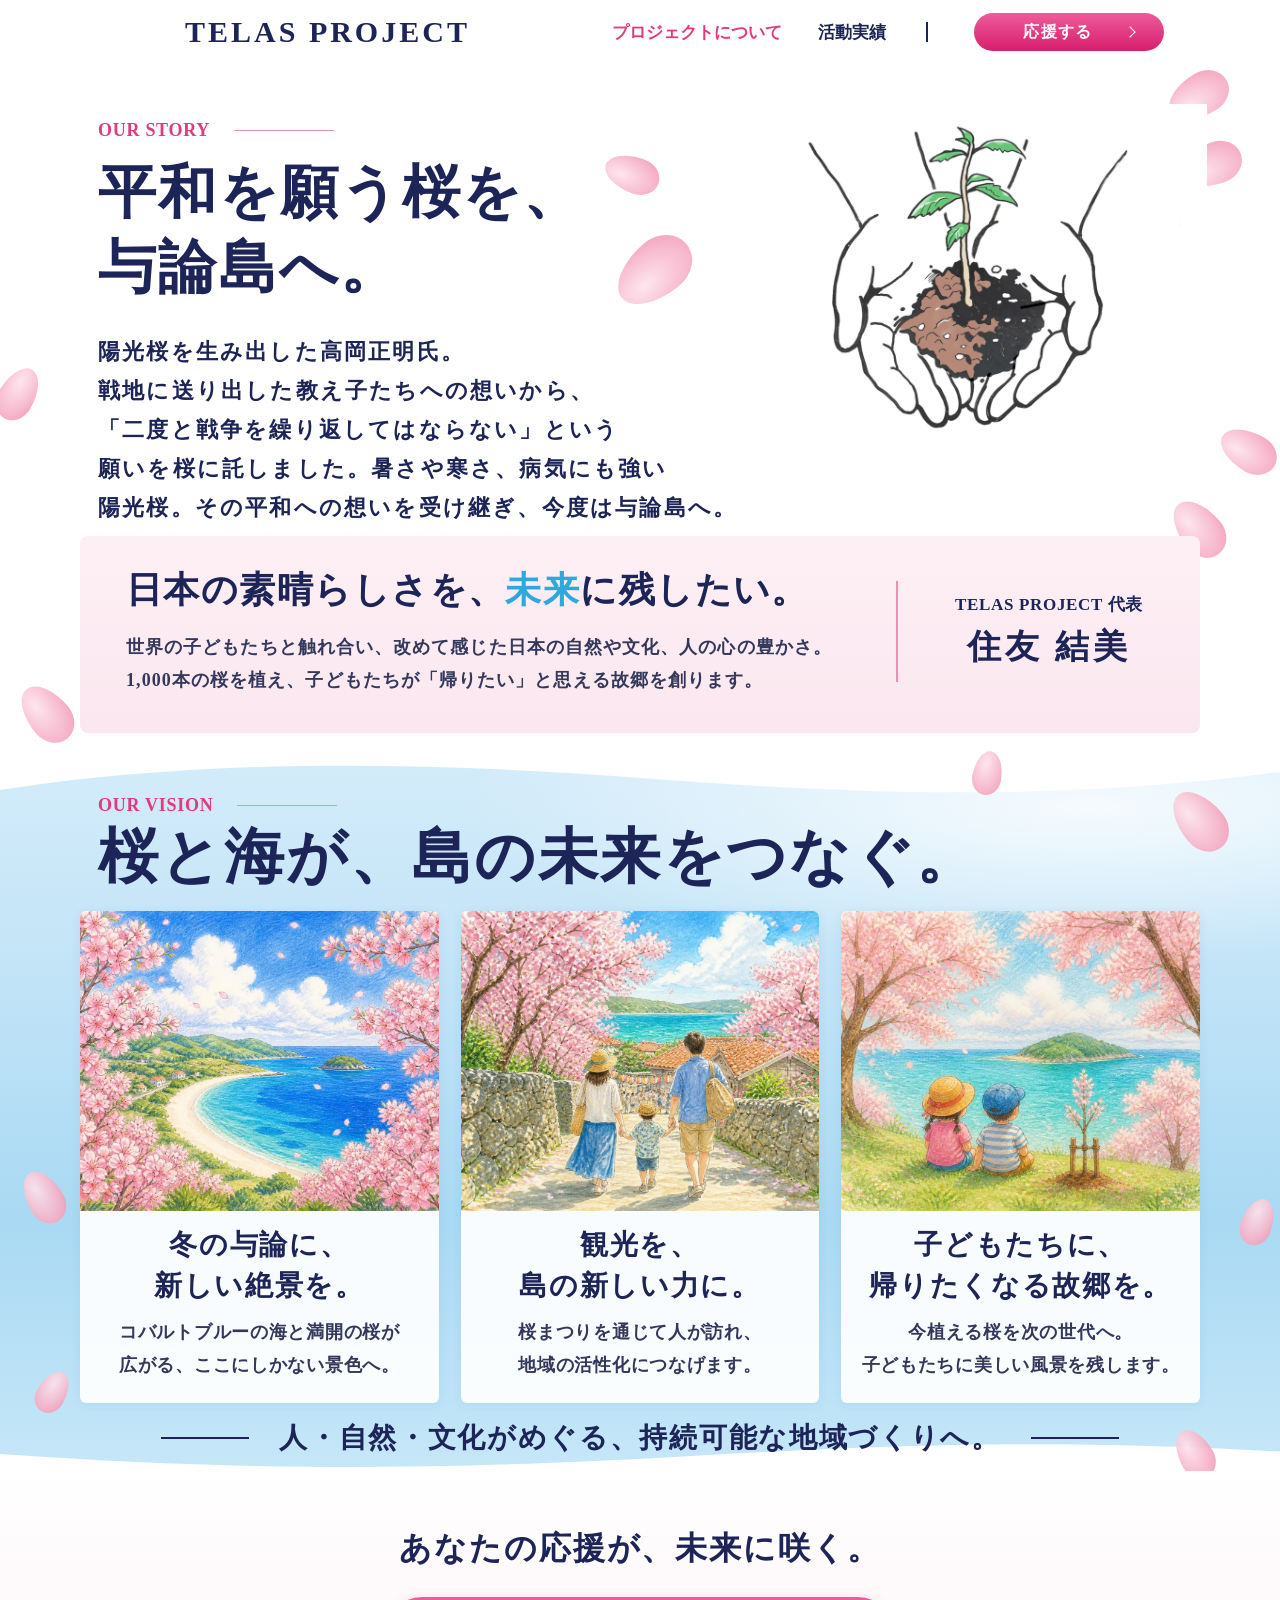
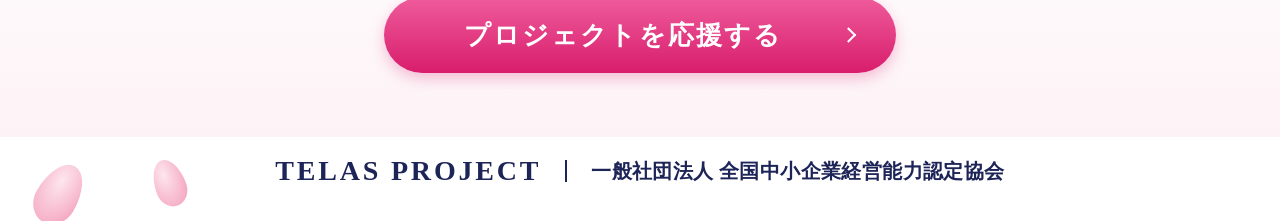
==== about/index.html @ e0314055 "サイトを3ページ構成に変更（トップ／プロジェクトについて／活動実績） Co-Authored-By: Claude Opus 5.5 <noreply@anthropic.com> Claude-Se" ====
<!DOCTYPE html>
<html lang="ja">
<head>
  <meta charset="UTF-8">
  <meta name="viewport" content="width=device-width, initial-scale=1">
  <!-- セキュリティ設定（GitHub Pages はレスポンスヘッダーを設定できないため meta で指定） -->
  <meta http-equiv="Content-Security-Policy" content="default-src 'self'; script-src 'self'; style-src 'self' 'unsafe-inline' https://fonts.googleapis.com; font-src https://fonts.gstatic.com; img-src 'self' data:; frame-src https://www.youtube-nocookie.com; connect-src 'self'; object-src 'none'; base-uri 'self'; form-action 'none'; upgrade-insecure-requests">
  <meta name="referrer" content="strict-origin-when-cross-origin">
  <title>プロジェクトについて｜TELAS PROJECT</title>
  <meta name="description" content="陽光桜に託された平和への想いを与論島へ。TELAS PROJECTが目指す、桜と海がつなぐ島の未来。">
  <link rel="preconnect" href="https://fonts.googleapis.com">
  <link rel="preconnect" href="https://fonts.gstatic.com" crossorigin>
  <link href="https://fonts.googleapis.com/css2?family=Noto+Serif+JP:wght@500;600;700;900&display=swap" rel="stylesheet">
  <link rel="stylesheet" href="../assets/css/style.css">
</head>
<body class="page-sub">

  <!-- ===== Header ===== -->
  <header class="header">
    <div class="header__inner">
      <a href="../" class="header__logo">TELAS PROJECT</a>
      <button class="header__toggle" type="button" aria-label="メニューを開く" aria-expanded="false" aria-controls="global-nav">
        <span></span><span></span><span></span>
      </button>
      <nav class="header__nav" id="global-nav">
        <a href="../about/" class="header__link" aria-current="page">プロジェクトについて</a>
        <a href="../achievements/" class="header__link">活動実績</a>
        <span class="header__sep" aria-hidden="true"></span>
        <a href="../#join" class="btn btn--sm">応援する</a>
      </nav>
    </div>
  </header>

  <main id="top">

    <!-- ===== Our Story ===== -->
    <section class="story" id="story">
      <div class="container">
        <div class="story__main">
          <div class="story__text">
            <p class="label">OUR STORY</p>
            <h2 class="heading">平和を願う桜を、<br>与論島へ。</h2>
            <p class="story__body">陽光桜を生み出した高岡正明氏。<br>戦地に送り出した教え子たちへの想いから、<br>「二度と戦争を繰り返してはならない」という<br>願いを桜に託しました。暑さや寒さ、病気にも強い<br>陽光桜。その平和への想いを受け継ぎ、今度は与論島へ。</p>
          </div>
          <figure class="story__visual">
            <img src="../assets/img/story-hands.jpg" alt="苗木を包む両手のイラスト" width="2000" height="1479">
          </figure>
        </div>

        <div class="message">
          <div class="message__text">
            <h3 class="message__title">日本の素晴らしさを、<em>未来</em>に残したい。</h3>
            <p class="message__body">世界の子どもたちと触れ合い、改めて感じた日本の自然や文化、人の心の豊かさ。<br>1,000本の桜を植え、子どもたちが「帰りたい」と思える故郷を創ります。</p>
          </div>
          <div class="message__sign">
            <p class="message__role">TELAS PROJECT 代表</p>
            <p class="message__name">住友 結美</p>
          </div>
        </div>
      </div>
      <i class="petal" style="--x:48%;--y:12%;--s:1.4;--r:-70deg"></i>
      <i class="petal" style="--x:49%;--y:24%;--s:2.1;--r:-130deg"></i>
      <i class="petal" style="--x:92%;--y:0%;--s:1.6;--r:-120deg"></i>
      <i class="petal" style="--x:93%;--y:10%;--s:1.6;--r:-110deg"></i>
      <i class="petal" style="--x:96%;--y:52%;--s:1.5;--r:-60deg"></i>
      <i class="petal" style="--x:92%;--y:63%;--s:1.6;--r:-40deg"></i>
      <i class="petal" style="--x:0%;--y:44%;--s:1.4;--r:30deg"></i>
      <i class="petal" style="--x:2%;--y:90%;--s:1.6;--r:-40deg"></i>
    </section>

    <!-- ===== Our Vision ===== -->
    <section class="vision">
      <svg class="wave wave--vision-top" viewBox="0 0 1200 60" preserveAspectRatio="none" aria-hidden="true">
        <path d="M0 0 H1200 V22 C1000 50 820 46 600 28 S180 10 0 40Z" fill="#fff"/>
      </svg>
      <div class="container">
        <p class="label">OUR VISION</p>
        <h2 class="heading">桜と海が、島の未来をつなぐ。</h2>
        <div class="vision__cards">
          <article class="card">
            <!-- 差し替え: assets/img/vision-01〜03.jpg -->
            <img class="card__img" src="../assets/img/vision-01.jpg" alt="桜に囲まれた与論の海辺のイラスト" width="1408" height="1136">
            <div class="card__body">
              <h3 class="card__title">冬の与論に、<br>新しい絶景を。</h3>
              <p class="card__text">コバルトブルーの海と満開の桜が<br>広がる、ここにしかない景色へ。</p>
            </div>
          </article>
          <article class="card">
            <img class="card__img" src="../assets/img/vision-02.jpg" alt="桜並木の石垣の道を歩く家族のイラスト" width="1408" height="1136">
            <div class="card__body">
              <h3 class="card__title">観光を、<br>島の新しい力に。</h3>
              <p class="card__text">桜まつりを通じて人が訪れ、<br>地域の活性化につなげます。</p>
            </div>
          </article>
          <article class="card">
            <img class="card__img" src="../assets/img/vision-03.jpg" alt="桜の苗木の横で海を眺める子どもたちのイラスト" width="1408" height="1136">
            <div class="card__body">
              <h3 class="card__title">子どもたちに、<br>帰りたくなる故郷を。</h3>
              <p class="card__text">今植える桜を次の世代へ。<br>子どもたちに美しい風景を残します。</p>
            </div>
          </article>
        </div>
        <p class="vision__tagline">人・自然・文化がめぐる、持続可能な地域づくりへ。</p>
      </div>
      <svg class="wave wave--vision-bottom" viewBox="0 0 1200 60" preserveAspectRatio="none" aria-hidden="true">
        <path d="M0 30 C240 60 420 56 640 34 S1000 6 1200 26 V60 H0Z" fill="#fff"/>
      </svg>
      <i class="petal" style="--x:76%;--y:0%;--s:1.1;--r:10deg"></i>
      <i class="petal" style="--x:92%;--y:5%;--s:1.7;--r:-40deg"></i>
      <i class="petal" style="--x:97%;--y:62%;--s:1.2;--r:20deg"></i>
      <i class="petal" style="--x:2%;--y:58%;--s:1.4;--r:-30deg"></i>
      <i class="petal" style="--x:3%;--y:86%;--s:1.1;--r:30deg"></i>
      <i class="petal" style="--x:92%;--y:94%;--s:1.3;--r:-30deg"></i>
    </section>

    <!-- ===== Page CTA ===== -->
    <section class="page-cta">
      <div class="container">
        <p class="page-cta__text">あなたの応援が、未来に咲く。</p>
        <a href="../#join" class="btn btn--lg page-cta__btn">プロジェクトを応援する</a>
      </div>
    </section>
  </main>

  <!-- ===== Footer ===== -->
  <footer class="footer">
    <p class="footer__inner">
      <span class="footer__logo">TELAS PROJECT</span>
      <span class="footer__sep" aria-hidden="true"></span>
      <span class="footer__org">一般社団法人 全国中小企業経営能力認定協会</span>
    </p>
    <i class="petal" style="--x:3%;--y:30%;--s:1.6;--r:30deg"></i>
    <i class="petal" style="--x:12%;--y:26%;--s:1.2;--r:-20deg"></i>
  </footer>

  <script src="../assets/js/main.js"></script>
</body>
</html>
---- assets/css/style.css ----
/* =========================================================
   TELAS PROJECT – 奇跡の1000年桜プロジェクト
   デザイン基準幅: 1200px
   ========================================================= */

:root {
  --navy: #1d2457;
  --text: #34395c;
  --pink: #e4387f;
  --pink-deep: #d81d6c;
  --pink-light: #fdeef4;
  --pink-line: #ef8db4;
  --sky: #2fa8de;
  --font: "Noto Serif JP", "Hiragino Mincho ProN", "Yu Mincho", serif;
  --container: 1120px;
  --header-h: 64px;
}

*, *::before, *::after { box-sizing: border-box; }
html { overflow-x: clip; scroll-behavior: smooth; scroll-padding-top: var(--header-h); }
body {
  margin: 0;
  overflow-x: clip;
  font-family: var(--font);
  color: var(--text);
  background: #fff;
  -webkit-font-smoothing: antialiased;
  overflow-x: hidden;
}
img { display: block; max-width: 100%; height: auto; }
a { color: inherit; text-decoration: none; }
h1, h2, h3, p, ul, figure { margin: 0; padding: 0; }
ul { list-style: none; }
em { font-style: normal; }

.container {
  position: relative;
  z-index: 1;
  max-width: calc(var(--container) + 40px);
  margin: 0 auto;
  padding: 0 20px;
}

/* ---------- Common parts ---------- */
.label {
  display: flex;
  align-items: center;
  gap: 24px;
  font-size: 18px;
  font-weight: 700;
  letter-spacing: 0.04em;
  color: var(--pink);
}
.label::after {
  content: "";
  width: 100px;
  height: 1px;
  background: var(--pink-line);
}

.heading {
  margin-top: 8px;
  font-size: 60px;
  font-weight: 700;
  line-height: 1.38;
  letter-spacing: 0.04em;
  color: var(--navy);
}

.label, .heading, .lead { padding-left: 18px; }
.lead {
  margin-top: 6px;
  font-size: 17px;
  font-weight: 600;
  letter-spacing: 0.08em;
  color: var(--navy);
}

.btn {
  position: relative;
  display: inline-flex;
  align-items: center;
  justify-content: center;
  color: #fff;
  font-weight: 600;
  letter-spacing: 0.08em;
  background: linear-gradient(180deg, #ef5c9c 0%, var(--pink-deep) 100%);
  border-radius: 999px;
  box-shadow: 0 6px 14px rgba(216, 29, 108, 0.25);
  transition: filter .2s, transform .2s;
}
.btn::after {
  content: "";
  position: absolute;
  top: 50%;
  width: 8px;
  height: 8px;
  border-top: 1.5px solid currentColor;
  border-right: 1.5px solid currentColor;
  transform: translateY(-50%) rotate(45deg);
}
.btn:hover { filter: brightness(1.06); transform: translateY(-1px); }
.btn--sm {
  width: 190px;
  height: 38px;
  padding-right: 22px;
  font-size: 16px;
  box-shadow: none;
}
.btn--sm::after { right: 30px; }
.btn--lg {
  height: 76px;
  font-size: 26px;
  padding-right: 34px;
}
.btn--lg::after { right: 42px; width: 11px; height: 11px; border-width: 2px; }

/* 花びら（装飾） */
.petal {
  position: absolute;
  left: var(--x);
  top: var(--y);
  width: calc(26px * var(--s, 1));
  height: calc(40px * var(--s, 1));
  border-radius: 50% 50% 50% 50% / 62% 62% 38% 38%;
  background: radial-gradient(ellipse at 40% 30%, #fde3ec 0%, #f7b6cb 55%, #f08fae 100%);
  transform: rotate(var(--r, 0deg));
  opacity: .9;
  pointer-events: none;
  z-index: 0;
}
.petal::after { /* 花びら先端の切れ込み */
  content: "";
  position: absolute;
  left: 50%;
  top: -3px;
  width: 30%;
  height: 22%;
  background: inherit;
  border-radius: 0 0 50% 50%;
  transform: translateX(-50%);
  background: var(--petal-notch, #fff);
  opacity: 0;
}

.wave {
  position: absolute;
  left: 0;
  width: 100%;
  height: 60px;
  pointer-events: none;
}

/* ---------- Header ---------- */
.header {
  position: sticky;
  top: 0;
  z-index: 100;
  height: var(--header-h);
  background: #fff;
}
.header__inner {
  display: flex;
  align-items: center;
  justify-content: space-between;
  height: 100%;
  max-width: 1200px;
  margin: 0 auto;
  padding: 0 76px 0 145px;
}
.header__logo {
  font-size: 30px;
  font-weight: 600;
  letter-spacing: 0.1em;
  color: var(--navy);
}
.header__nav {
  display: flex;
  align-items: center;
}
.header__link {
  font-size: 17px;
  font-weight: 700;
  color: var(--navy);
  margin-right: 36px;
}
.header__link:hover,
.header__link[aria-current="page"] { color: var(--pink); }
.header__sep {
  width: 2px;
  height: 20px;
  background: var(--navy);
  margin: 0 46px 0 4px;
}
.header__toggle { display: none; }

/* ---------- Hero ---------- */
.hero {
  position: relative;
  height: 652px;
  overflow: hidden;
}
.hero__bg {
  position: absolute;
  inset: 0;
  width: 100%;
  height: 100%;
  object-fit: cover;
  object-position: center 40%;
}
/* 見出し背面の白いかすみ */
.hero::before {
  content: "";
  position: absolute;
  inset: 0;
  z-index: 1;
  background: radial-gradient(ellipse 36% 54% at 55.6% 50%, rgba(246,249,253,.94) 0%, rgba(246,249,253,.86) 50%, rgba(246,249,253,.5) 75%, rgba(246,249,253,0) 100%);
  pointer-events: none;
}
.hero__body {
  position: absolute;
  left: 55.6%;
  top: 128px;
  transform: translateX(-50%);
  width: 640px;
  text-align: center;
  z-index: 2;
}
.hero__title {
  font-size: 78px;
  font-weight: 700;
  line-height: 1.32;
  letter-spacing: 0.02em;
  color: var(--navy);
  white-space: nowrap;
}
.hero__title-accent {
  font-size: 104px;
  line-height: 1;
  background: linear-gradient(180deg, #f474a8 0%, var(--pink-deep) 100%);
  -webkit-background-clip: text;
  background-clip: text;
  color: transparent;
}
.hero__sub {
  display: inline-block;
  margin-top: 8px;
  padding: 0 16px 14px;
  font-size: 32px;
  font-weight: 700;
  letter-spacing: 0.06em;
  color: var(--navy);
  background: linear-gradient(90deg, transparent, rgba(29,36,87,.25) 20%, rgba(29,36,87,.25) 80%, transparent) bottom / 100% 1px no-repeat;
}
.hero__lead {
  margin-top: 16px;
  font-size: 24px;
  font-weight: 600;
  line-height: 2;
  letter-spacing: 0.08em;
  color: var(--navy);
}
.hero__btn {
  width: 512px;
  margin-top: 26px;
  font-size: 32px;
}
.wave--hero { bottom: -1px; height: 40px; z-index: 2; }

/* ---------- Movie ---------- */
.movie {
  position: relative;
  padding: 28px 0 40px;
}
.movie__frame {
  max-width: 880px;
  margin: 0 auto;
  aspect-ratio: 16 / 9;
  border-radius: 8px;
  overflow: hidden;
  background: #000;
  box-shadow: 0 8px 24px rgba(29, 36, 87, .12);
}
.movie__frame iframe {
  display: block;
  width: 100%;
  height: 100%;
  border: 0;
}

/* ---------- Story ---------- */
.story {
  position: relative;
  overflow: clip;
  padding: 22px 0 18px;
}
.story__main {
  display: flex;
  justify-content: space-between;
}
.story__text { flex-shrink: 0; padding: 0; }
.story__body { padding-left: 18px; }
.story .heading { font-size: 58px; line-height: 1.3; margin-top: 14px; }
.story__body {
  margin-top: 26px;
  font-size: 22px;
  font-weight: 600;
  line-height: 1.78;
  letter-spacing: 0.1em;
  color: var(--navy);
}
.story__visual {
  flex-shrink: 0;
  width: 470px;
  margin: -16px 0 -26px 0;
}
.story__visual img { mix-blend-mode: multiply; }

.message {
  display: flex;
  align-items: center;
  margin-top: 8px;
  padding: 30px 30px 36px 46px;
  background: linear-gradient(180deg, #fdf0f5 0%, #fbe7ef 100%);
  border-radius: 8px;
}
.message__text { flex: 1; }
.message__title {
  font-size: 36px;
  font-weight: 700;
  letter-spacing: 0.04em;
  color: var(--navy);
}
.message__title em { color: var(--sky); }
.message__body {
  margin-top: 16px;
  font-size: 18px;
  font-weight: 600;
  line-height: 1.85;
  letter-spacing: 0.06em;
}
.message__sign {
  flex-shrink: 0;
  width: 274px;
  padding: 12px 0 12px 30px;
  border-left: 2px solid var(--pink-line);
  text-align: center;
}
.message__role {
  font-size: 17px;
  font-weight: 600;
  letter-spacing: 0.04em;
  color: var(--navy);
}
.message__name {
  margin-top: 8px;
  font-size: 34px;
  font-weight: 700;
  letter-spacing: 0.12em;
  color: var(--navy);
}

/* ---------- Vision ---------- */
.vision {
  position: relative;
  overflow: clip;
  padding: 44px 0 14px;
  /* 差し替え可: 水彩の空・海テクスチャ画像を background-image に指定 */
  background:
    radial-gradient(ellipse 70% 30% at 85% 8%, rgba(255,255,255,.8), transparent 70%),
    linear-gradient(180deg, #d4ecfa 0%, #c3e4f7 30%, #a9d9f3 65%, #c6e7f8 100%);
}
.wave--vision-top { top: -1px; }
.wave--vision-bottom { bottom: -1px; height: 36px; }
.vision .heading { font-size: 60px; line-height: 1.25; margin-top: 4px; }
.vision__cards {
  display: grid;
  grid-template-columns: repeat(3, 1fr);
  gap: 22px;
  margin-top: 16px;
}
.card {
  background: rgba(255, 255, 255, .92);
  border-radius: 6px;
  overflow: hidden;
  box-shadow: 0 2px 10px rgba(80, 140, 190, .12);
}
.card__img {
  width: 100%;
  height: 300px;
  object-fit: cover;
}
.card__body {
  padding: 14px 6px 22px;
  text-align: center;
}
.card__title {
  font-size: 28px;
  font-weight: 700;
  line-height: 1.45;
  letter-spacing: 0.06em;
  color: var(--navy);
}
.card__text {
  margin-top: 10px;
  font-size: 18px;
  font-weight: 600;
  line-height: 1.8;
  letter-spacing: 0.04em;
}
.vision__tagline {
  display: flex;
  align-items: center;
  justify-content: center;
  gap: 30px;
  margin-top: 16px;
  font-size: 28px;
  font-weight: 700;
  letter-spacing: 0.06em;
  color: var(--navy);
}
.vision__tagline::before,
.vision__tagline::after {
  content: "";
  width: 88px;
  height: 1.5px;
  background: var(--navy);
}

/* ---------- Achievements ---------- */
.achievements {
  position: relative;
  overflow: clip;
  padding: 0 0 12px;
  background: linear-gradient(180deg, #fff 0%, #fff 60%, #fdf2f6 100%);
}
.achievements .heading { font-size: 60px; line-height: 1.3; }
.achievements .lead { font-size: 28px; margin-top: 4px; }

.ach__grid {
  display: grid;
  grid-template-columns: 380px 390px 1fr;
  margin-top: 16px;
}
.ach {
  padding: 0 14px;
  border-right: 1px solid var(--pink-line);
  text-align: center;
}
.ach:first-child { padding: 0 15px 0 0; }
.ach:nth-child(2) { padding: 0 20px; }
.ach--jal { border-right: 0; }
.ach__title {
  min-height: 76px;
  font-size: 26px;
  font-weight: 700;
  line-height: 1.45;
  letter-spacing: 0.04em;
  color: var(--navy);
  display: flex;
  align-items: center;
  justify-content: center;
}
.ach__img { width: 100%; }
.ach__img--photo {
  margin-top: 6px;
  height: 247px;
  object-fit: cover;
  object-position: center 30%;
}
.ach__img--magazine {
  margin-top: 6px;
  height: 222px;
  margin-bottom: 25px;
  object-fit: cover;
}
.ach__text {
  margin-top: 12px;
  padding-left: 20px;
  font-size: 19px;
  font-weight: 600;
  line-height: 1.45;
  letter-spacing: 0.06em;
  text-align: left;
}
.ach--jal {
  display: flex;
  flex-direction: column;
  align-items: center;
  justify-content: center;
  margin: 2px 0 30px 14px;
  padding: 0;
  background: linear-gradient(180deg, #fdf0f5, #fbe8f0);
  border-radius: 8px;
}
.ach__jal-title {
  font-size: 29px;
  font-weight: 700;
  line-height: 1.6;
  letter-spacing: 0.01em;
  color: var(--navy);
}
.ach__jal-title::after {
  content: "";
  display: block;
  width: 78px;
  height: 1px;
  margin: 14px auto 10px;
  background: var(--pink-line);
}
.ach__jal-text {
  font-size: 30px;
  font-weight: 700;
  line-height: 1.65;
  letter-spacing: 0.06em;
  color: var(--pink);
}

.stats {
  display: grid;
  grid-template-columns: 1fr 1fr;
  gap: 22px;
  margin-top: 6px;
}
.stat {
  display: flex;
  align-items: center;
  justify-content: center;
  gap: 30px;
  height: 124px;
  background: linear-gradient(180deg, #fdf0f5, #fbe8f0);
  border-radius: 6px;
}
.stat__icon { fill: #e0699d; }
.stat__icon--bar { width: 96px; height: 86px; margin-right: 22px; }
.stat__icon--people { width: 130px; height: 92px; }
.stat__body { text-align: center; }
.stat__label {
  font-size: 24px;
  font-weight: 600;
  letter-spacing: 0.1em;
  color: var(--navy);
}
.stat__value {
  margin-top: -2px;
  font-size: 42px;
  font-weight: 700;
  line-height: 1.15;
  letter-spacing: 0.04em;
  color: var(--pink);
}
.stat__num { font-size: 70px; }
.stat__value small { font-size: 34px; }
.stat__value .stat__pre { margin-right: 8px; }

/* ---------- Join ---------- */
.join {
  position: relative;
  overflow: clip;
  padding: 46px 0 40px;
  background: linear-gradient(180deg, #fdf2f6 0%, #fef8fa 30%, #fff 100%);
}
.join .heading { font-size: 52px; line-height: 1.4; }
.join .lead { font-size: 25px; margin-top: 8px; }
.join__grid {
  display: grid;
  grid-template-columns: 417px 1fr;
  gap: 23px;
  margin-top: 22px;
}
.join__visual img {
  width: 100%;
  aspect-ratio: 417 / 440;
  object-fit: cover;
  border-radius: 6px;
}
.join__body {
  padding-top: 26px;
  text-align: center;
}
.join__catch {
  padding: 0 0 0 14px;
  font-size: 30px;
  text-align: left;
  font-weight: 700;
  letter-spacing: 0.08em;
  color: var(--pink);
}
.gifts {
  display: grid;
  grid-template-columns: repeat(4, 1fr);
  gap: 17px;
  margin-top: 24px;
}
.gift img {
  width: 100%;
  aspect-ratio: 158 / 112;
  object-fit: cover;
  border-radius: 6px;
}
.gift span {
  display: block;
  margin-top: 8px;
  font-size: 17px;
  font-weight: 700;
  letter-spacing: 0.02em;
  color: var(--navy);
}
.join__btn {
  width: 100%;
  margin-top: 26px;
  font-size: 26px;
  letter-spacing: 0.02em;
}
.join__closing {
  margin-top: 16px;
  font-size: 29px;
  font-weight: 700;
  line-height: 1.7;
  letter-spacing: 0.08em;
  color: var(--navy);
}
.join__closing-pink { color: var(--pink); }

/* ---------- Sponsors ---------- */
.sponsors {
  position: relative;
  padding: 20px 0 64px;
  background: #fff;
}
.sponsors .heading { font-size: 43px; }
.sponsors .lead { font-size: 18px; }
.sponsors__list {
  display: grid;
  grid-template-columns: repeat(auto-fit, minmax(300px, 360px));
  justify-content: center;
  gap: 22px;
  margin-top: 30px;
}
.sponsor {
  display: flex;
  align-items: center;
  justify-content: center;
  height: 130px;
  padding: 0 32px;
  background: #fff;
  border: 1px solid #f6d3e1;
  border-radius: 8px;
}
.sponsor__logo {
  width: 100%;
  max-height: 46px;
  object-fit: contain;
}

/* ---------- Sub pages ---------- */
.page-sub main > section:first-child { padding-top: 56px; }
.page-cta {
  position: relative;
  padding: 56px 0 64px;
  text-align: center;
  background: linear-gradient(180deg, #fff 0%, #fdf2f6 100%);
}
.page-cta__text {
  font-size: 32px;
  font-weight: 700;
  letter-spacing: 0.06em;
  color: var(--navy);
}
.page-cta__btn {
  width: 512px;
  margin-top: 26px;
}

/* ---------- Footer ---------- */
.footer {
  position: relative;
  overflow: clip;
  padding: 18px 0 34px;
  background: #fff;
}
.footer__inner {
  position: relative;
  z-index: 1;
  display: flex;
  align-items: center;
  justify-content: center;
  gap: 24px;
  color: var(--navy);
}
.footer__logo { font-size: 28px; font-weight: 600; letter-spacing: 0.1em; }
.footer__sep { width: 2px; height: 22px; background: var(--navy); }
.footer__org { font-size: 20px; font-weight: 600; letter-spacing: 0.02em; }

/* =========================================================
   Responsive
   ========================================================= */
@media (max-width: 1180px) {
  .header__inner { padding: 0 24px; }
  .story__visual { width: 36%; margin-right: 0; }
  .ach__grid { grid-template-columns: 1fr 1fr 0.9fr; }
  .join__grid { grid-template-columns: 38% 1fr; gap: 32px; }
}

@media (max-width: 900px) {
  :root { --header-h: 56px; }
  .header__logo { font-size: 22px; }
  .header__toggle {
    display: flex;
    flex-direction: column;
    justify-content: center;
    gap: 6px;
    width: 44px;
    height: 44px;
    padding: 0 10px;
    background: none;
    border: 0;
    cursor: pointer;
  }
  .header__toggle span {
    display: block;
    height: 2px;
    background: var(--navy);
    transition: transform .25s, opacity .25s;
  }
  .header.is-open .header__toggle span:nth-child(1) { transform: translateY(8px) rotate(45deg); }
  .header.is-open .header__toggle span:nth-child(2) { opacity: 0; }
  .header.is-open .header__toggle span:nth-child(3) { transform: translateY(-8px) rotate(-45deg); }
  .header__nav {
    position: absolute;
    top: var(--header-h);
    left: 0;
    right: 0;
    flex-direction: column;
    gap: 20px;
    padding: 24px 20px 30px;
    background: #fff;
    box-shadow: 0 8px 16px rgba(0,0,0,.06);
    visibility: hidden;
    opacity: 0;
    transform: translateY(-8px);
    transition: opacity .25s, transform .25s, visibility .25s;
  }
  .header.is-open .header__nav { visibility: visible; opacity: 1; transform: none; }
  .header__link { margin: 0; font-size: 16px; }
  .header__sep { display: none; }

  .hero { height: auto; min-height: 560px; padding: 56px 16px 90px; }
  .hero__bg { object-position: 0% top; }
  .hero__body {
    position: relative;
    left: auto;
    top: auto;
    transform: none;
    width: 100%;
    max-width: 560px;
    margin: 0 auto;
    padding: 20px 8px;
    background: radial-gradient(ellipse at center, rgba(242,247,252,.92) 55%, rgba(242,247,252,0) 75%);
  }
  .hero__title { font-size: clamp(38px, 9vw, 64px); white-space: normal; }
  .hero__title-accent { font-size: 1.16em; }
  .hero__sub { font-size: clamp(17px, 4.4vw, 22px); }
  .hero__lead { font-size: clamp(14px, 3.8vw, 17px); margin-top: 14px; }
  .hero__btn { width: 100%; max-width: 440px; }

  .btn--lg { height: 60px; font-size: clamp(15px, 4.2vw, 20px); padding: 0 48px 0 24px; }
  .btn--lg::after { right: 26px; width: 9px; height: 9px; }

  .label, .heading, .lead, .story__body { padding-left: 0; }
  .label { font-size: 15px; white-space: nowrap; }
  .label::after { width: 60px; }
  .heading,
  .story .heading,
  .vision .heading,
  .achievements .heading,
  .join .heading,
  .sponsors .heading { font-size: clamp(22px, 6vw, 38px); letter-spacing: 0.02em; }
  .lead, .achievements .lead, .join .lead, .sponsors .lead { font-size: clamp(14px, 3.8vw, 18px); }

  .story__main { flex-direction: column; }
  .story__body { font-size: 15px; line-height: 1.9; }
  .card__title { font-size: 22px; }
  .card__text { font-size: 15px; }
  .story__body br { display: none; }
  .story__visual { width: 70%; max-width: 360px; margin: 16px auto 0; }

  .message { flex-direction: column; align-items: stretch; padding: 26px 22px; }
  .message__title { font-size: clamp(19px, 5vw, 24px); }
  .message__body br { display: none; }
  .message__sign {
    width: auto;
    margin-top: 18px;
    padding: 16px 0 0;
    border-left: 0;
    border-top: 2px solid var(--pink-line);
  }

  .movie { padding: 20px 0 28px; }
  .page-sub main > section:first-child { padding-top: 32px; }
  .page-cta { padding: 40px 0 48px; }
  .page-cta__text { font-size: clamp(19px, 5.2vw, 26px); }
  .page-cta__btn { width: 100%; max-width: 440px; }
  .vision { padding: 64px 0 80px; }
  .vision__cards { grid-template-columns: 1fr; gap: 20px; max-width: 480px; margin-inline: auto; }
  .vision__tagline { gap: 14px; font-size: 15px; text-align: center; }
  .vision__tagline::before, .vision__tagline::after { width: 28px; flex-shrink: 0; }

  .ach__grid { grid-template-columns: 1fr; gap: 28px; }
  .ach, .ach:first-child, .ach:nth-child(2) {
    padding: 0 0 28px;
    border-right: 0;
    border-bottom: 1px solid var(--pink-line);
  }
  .ach__title { min-height: 0; margin-bottom: 8px; font-size: clamp(19px, 5vw, 24px); }
  .ach__img--magazine { height: auto; margin-bottom: 0; object-fit: contain; }
  .ach__text { padding-left: 0; font-size: 15px; }
  .ach__jal-title { font-size: clamp(19px, 5.4vw, 26px); }
  .ach__jal-text { font-size: clamp(19px, 5.4vw, 26px); }
  .ach__text br { display: none; }
  .ach--jal { margin: 0; padding: 36px 20px; border-bottom: 0; }

  .stats { grid-template-columns: 1fr; margin-top: 24px; gap: 16px; }
  .stat { gap: 20px; height: 112px; }
  .stat__icon--bar { width: 72px; height: 66px; margin-right: 0; }
  .stat__icon--people { width: 96px; height: 66px; }
  .stat__label { font-size: 15px; }
  .stat__num { font-size: 46px; }

  .join__grid { grid-template-columns: 1fr; gap: 24px; }
  .join__visual { max-width: 480px; width: 100%; margin: 0 auto; }
  .join__body { padding-top: 0; }
  .join__catch { padding: 0; text-align: center; font-size: clamp(17px, 4.6vw, 22px); }
  .gift span { font-size: 13px; }
  .join__btn { font-size: clamp(12px, 3.4vw, 20px); letter-spacing: 0; padding: 0 34px 0 14px; }
  .gifts { grid-template-columns: repeat(2, 1fr); gap: 16px; }
  .join__closing { font-size: clamp(16px, 4.4vw, 22px); }

  .sponsors { padding: 16px 0 48px; }
  .sponsors__list { grid-template-columns: 1fr; margin-top: 22px; }
  .sponsor { height: 104px; padding: 0 24px; }
  .footer__inner { flex-direction: column; gap: 6px; text-align: center; }
  .footer__sep { display: none; }
  .footer__logo { font-size: 20px; }
  .footer__org { font-size: 13px; }

  .petal { width: calc(18px * var(--s, 1)); height: calc(28px * var(--s, 1)); }
}
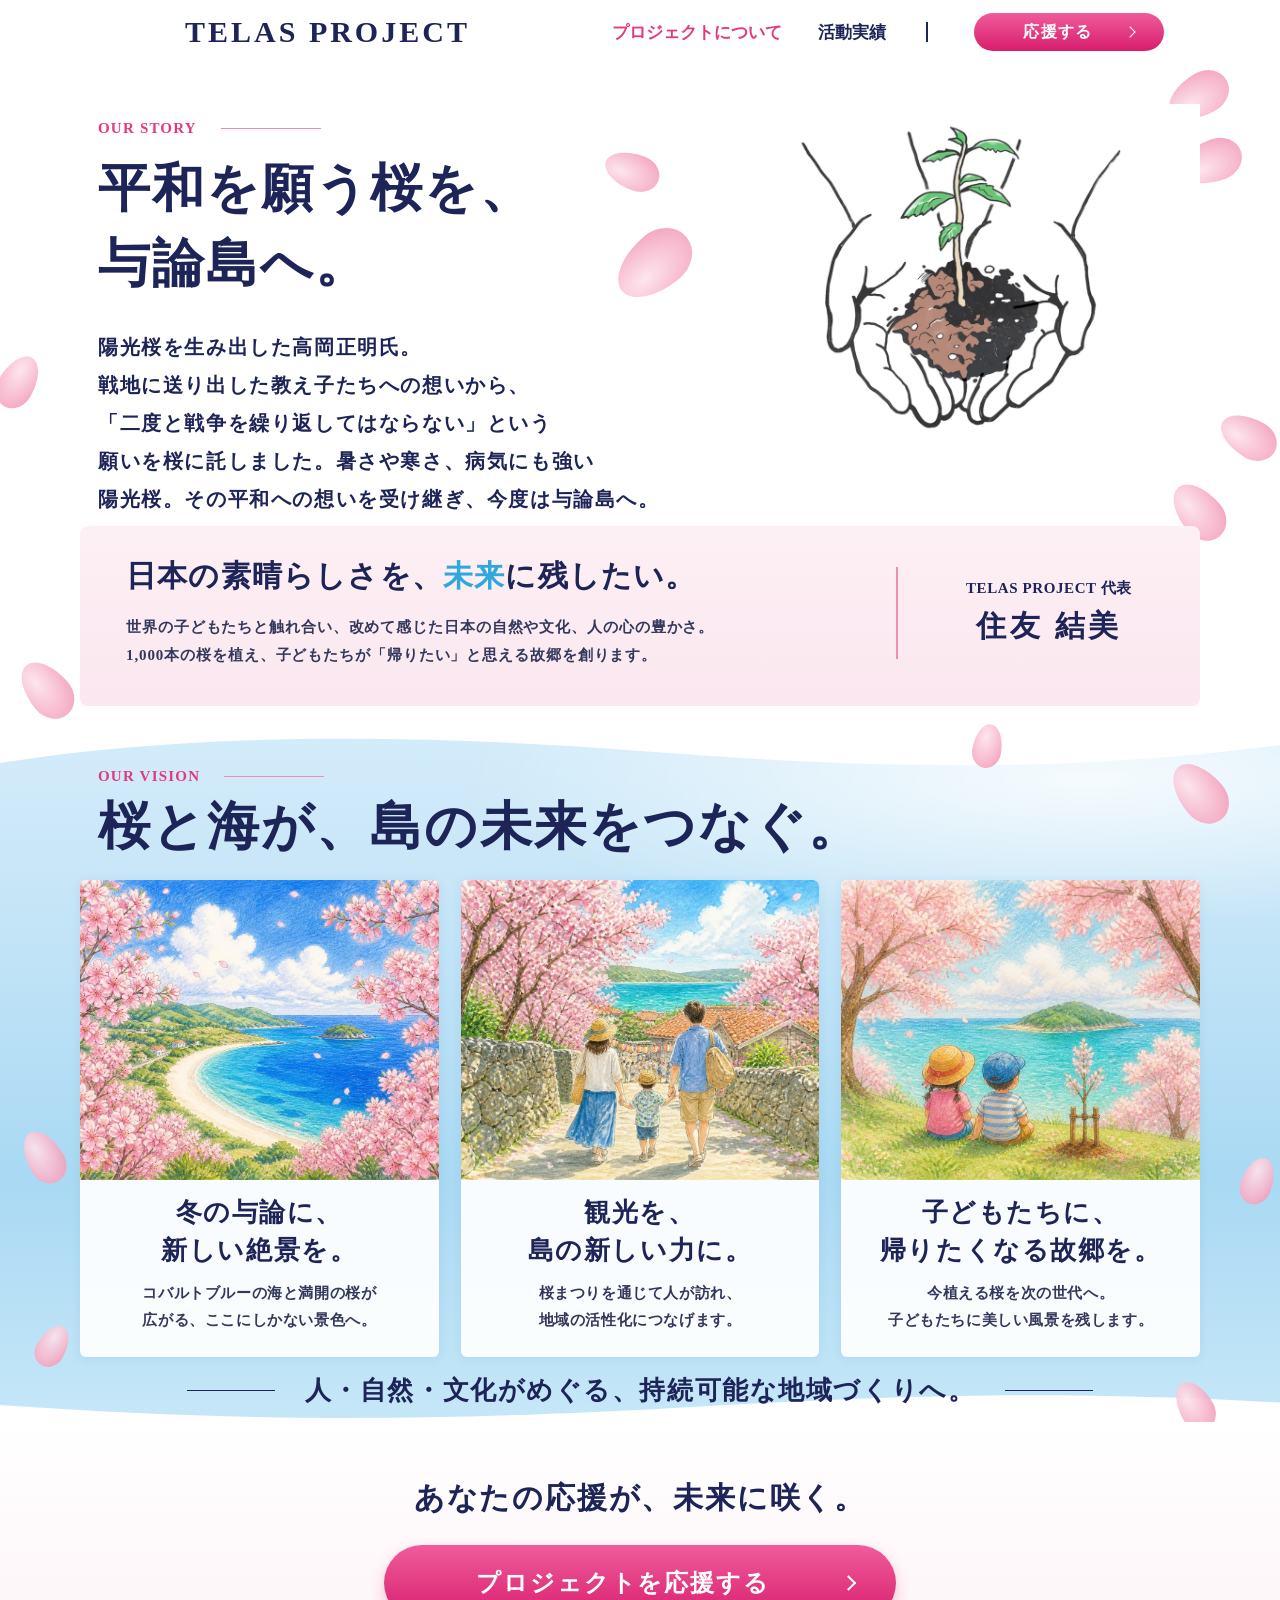
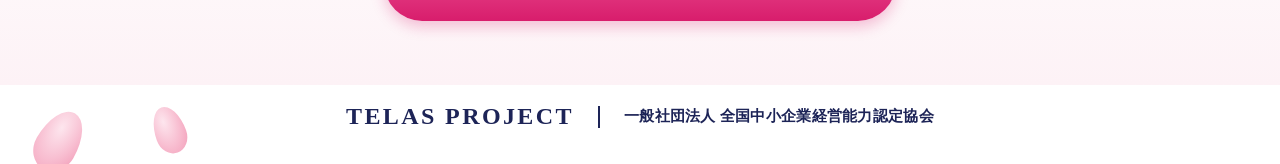
==== commit abcdfca5: "CSS/JSにバージョン番号を付与し、ブラウザのキャッシュで古い表示が残らないように変更 Co-Authored-By: Claude Opus 5.5 <noreply@anthropic.com>" ====
--- a/about/index.html
+++ b/about/index.html
@@ -11,7 +11,7 @@
   <link rel="preconnect" href="https://fonts.googleapis.com">
   <link rel="preconnect" href="https://fonts.gstatic.com" crossorigin>
   <link href="https://fonts.googleapis.com/css2?family=Noto+Serif+JP:wght@500;600;700;900&display=swap" rel="stylesheet">
-  <link rel="stylesheet" href="../assets/css/style.css">
+  <link rel="stylesheet" href="../assets/css/style.css?v=202611051154">
 </head>
 <body class="page-sub">
 
@@ -133,6 +133,6 @@
     <i class="petal" style="--x:12%;--y:26%;--s:1.2;--r:-20deg"></i>
   </footer>
 
-  <script src="../assets/js/main.js"></script>
+  <script src="../assets/js/main.js?v=202611051154"></script>
 </body>
 </html>
--- a/assets/css/style.css
+++ b/assets/css/style.css
@@ -14,6 +14,18 @@
   --font: "Noto Serif JP", "Hiragino Mincho ProN", "Yu Mincho", serif;
   --container: 1120px;
   --header-h: 64px;
+
+  /* 文字サイズ（タイプスケール）: ここを変えるとサイト全体の文字バランスが変わる */
+  --fs-h2: 52px;       /* セクション見出し */
+  --fs-h3: 26px;       /* 小見出し・カード見出し */
+  --fs-h3-lg: 30px;    /* サブセクション見出し・年号 */
+  --fs-lead: 20px;     /* 見出し下のリード文 */
+  --fs-body: 17px;     /* 本文 */
+  --fs-small: 15px;    /* 補足・注記 */
+  --fs-caption: 13px;  /* キャプション */
+  --fs-label: 15px;    /* 英字ラベル（OUR STORY など） */
+  --lh-heading: 1.45;
+  --lh-body: 1.9;
 }
 
 *, *::before, *::after { box-sizing: border-box; }
@@ -46,9 +58,9 @@
   display: flex;
   align-items: center;
   gap: 24px;
-  font-size: 18px;
-  font-weight: 700;
-  letter-spacing: 0.04em;
+  font-size: var(--fs-label);
+  font-weight: 700;
+  letter-spacing: 0.08em;
   color: var(--pink);
 }
 .label::after {
@@ -60,9 +72,9 @@
 
 .heading {
   margin-top: 8px;
-  font-size: 60px;
-  font-weight: 700;
-  line-height: 1.38;
+  font-size: var(--fs-h2);
+  font-weight: 700;
+  line-height: var(--lh-heading);
   letter-spacing: 0.04em;
   color: var(--navy);
 }
@@ -70,10 +82,11 @@
 .label, .heading, .lead { padding-left: 18px; }
 .lead {
   margin-top: 6px;
-  font-size: 17px;
+  font-size: var(--fs-lead);
   font-weight: 600;
   letter-spacing: 0.08em;
   color: var(--navy);
+  line-height: 1.7;
 }
 
 .btn {
@@ -110,7 +123,7 @@
 .btn--sm::after { right: 30px; }
 .btn--lg {
   height: 76px;
-  font-size: 26px;
+  font-size: 24px;
   padding-right: 34px;
 }
 .btn--lg::after { right: 42px; width: 11px; height: 11px; border-width: 2px; }
@@ -300,13 +313,13 @@
 }
 .story__text { flex-shrink: 0; padding: 0; }
 .story__body { padding-left: 18px; }
-.story .heading { font-size: 58px; line-height: 1.3; margin-top: 14px; }
+.story .heading { margin-top: 14px; }
 .story__body {
   margin-top: 26px;
-  font-size: 22px;
+  font-size: var(--fs-lead);
   font-weight: 600;
-  line-height: 1.78;
-  letter-spacing: 0.1em;
+  line-height: var(--lh-body);
+  letter-spacing: 0.08em;
   color: var(--navy);
 }
 .story__visual {
@@ -326,7 +339,7 @@
 }
 .message__text { flex: 1; }
 .message__title {
-  font-size: 36px;
+  font-size: var(--fs-h3-lg);
   font-weight: 700;
   letter-spacing: 0.04em;
   color: var(--navy);
@@ -334,9 +347,9 @@
 .message__title em { color: var(--sky); }
 .message__body {
   margin-top: 16px;
-  font-size: 18px;
+  font-size: var(--fs-small);
   font-weight: 600;
-  line-height: 1.85;
+  line-height: var(--lh-body);
   letter-spacing: 0.06em;
 }
 .message__sign {
@@ -347,14 +360,14 @@
   text-align: center;
 }
 .message__role {
-  font-size: 17px;
+  font-size: var(--fs-small);
   font-weight: 600;
   letter-spacing: 0.04em;
   color: var(--navy);
 }
 .message__name {
   margin-top: 8px;
-  font-size: 34px;
+  font-size: var(--fs-h3-lg);
   font-weight: 700;
   letter-spacing: 0.12em;
   color: var(--navy);
@@ -372,7 +385,7 @@
 }
 .wave--vision-top { top: -1px; }
 .wave--vision-bottom { bottom: -1px; height: 36px; }
-.vision .heading { font-size: 60px; line-height: 1.25; margin-top: 4px; }
+.vision .heading { margin-top: 4px; }
 .vision__cards {
   display: grid;
   grid-template-columns: repeat(3, 1fr);
@@ -395,7 +408,7 @@
   text-align: center;
 }
 .card__title {
-  font-size: 28px;
+  font-size: var(--fs-h3);
   font-weight: 700;
   line-height: 1.45;
   letter-spacing: 0.06em;
@@ -403,9 +416,9 @@
 }
 .card__text {
   margin-top: 10px;
-  font-size: 18px;
+  font-size: var(--fs-small);
   font-weight: 600;
-  line-height: 1.8;
+  line-height: 1.85;
   letter-spacing: 0.04em;
 }
 .vision__tagline {
@@ -414,7 +427,7 @@
   justify-content: center;
   gap: 30px;
   margin-top: 16px;
-  font-size: 28px;
+  font-size: var(--fs-h3);
   font-weight: 700;
   letter-spacing: 0.06em;
   color: var(--navy);
@@ -434,12 +447,12 @@
   padding: 0 0 12px;
   background: linear-gradient(180deg, #fff 0%, #fff 60%, #fdf2f6 100%);
 }
-.achievements .heading { font-size: 60px; line-height: 1.3; }
-.achievements .lead { font-size: 28px; margin-top: 4px; }
+.achievements .heading { }
+.achievements .lead { margin-top: 4px; }
 
 .ach__grid {
   display: grid;
-  grid-template-columns: 380px 390px 1fr;
+  grid-template-columns: 1fr 1fr;
   margin-top: 16px;
 }
 .ach {
@@ -447,12 +460,12 @@
   border-right: 1px solid var(--pink-line);
   text-align: center;
 }
-.ach:first-child { padding: 0 15px 0 0; }
-.ach:nth-child(2) { padding: 0 20px; }
+.ach:first-child { padding: 0 28px 0 0; }
+.ach:nth-child(2) { padding: 0 0 0 28px; border-right: 0; }
 .ach--jal { border-right: 0; }
 .ach__title {
   min-height: 76px;
-  font-size: 26px;
+  font-size: var(--fs-h3);
   font-weight: 700;
   line-height: 1.45;
   letter-spacing: 0.04em;
@@ -464,22 +477,21 @@
 .ach__img { width: 100%; }
 .ach__img--photo {
   margin-top: 6px;
-  height: 247px;
+  height: 340px;
   object-fit: cover;
   object-position: center 30%;
 }
 .ach__img--magazine {
   margin-top: 6px;
-  height: 222px;
-  margin-bottom: 25px;
-  object-fit: cover;
+  height: 340px;
+  object-fit: contain;
 }
 .ach__text {
   margin-top: 12px;
   padding-left: 20px;
-  font-size: 19px;
+  font-size: var(--fs-body);
   font-weight: 600;
-  line-height: 1.45;
+  line-height: 1.8;
   letter-spacing: 0.06em;
   text-align: left;
 }
@@ -520,7 +532,7 @@
   display: grid;
   grid-template-columns: 1fr 1fr;
   gap: 22px;
-  margin-top: 6px;
+  margin-top: 36px;
 }
 .stat {
   display: flex;
@@ -536,7 +548,7 @@
 .stat__icon--people { width: 130px; height: 92px; }
 .stat__body { text-align: center; }
 .stat__label {
-  font-size: 24px;
+  font-size: var(--fs-lead);
   font-weight: 600;
   letter-spacing: 0.1em;
   color: var(--navy);
@@ -560,8 +572,8 @@
   padding: 46px 0 40px;
   background: linear-gradient(180deg, #fdf2f6 0%, #fef8fa 30%, #fff 100%);
 }
-.join .heading { font-size: 52px; line-height: 1.4; }
-.join .lead { font-size: 25px; margin-top: 8px; }
+.join .heading { }
+.join .lead { margin-top: 8px; }
 .join__grid {
   display: grid;
   grid-template-columns: 417px 1fr;
@@ -580,7 +592,7 @@
 }
 .join__catch {
   padding: 0 0 0 14px;
-  font-size: 30px;
+  font-size: var(--fs-h3);
   text-align: left;
   font-weight: 700;
   letter-spacing: 0.08em;
@@ -601,7 +613,7 @@
 .gift span {
   display: block;
   margin-top: 8px;
-  font-size: 17px;
+  font-size: var(--fs-small);
   font-weight: 700;
   letter-spacing: 0.02em;
   color: var(--navy);
@@ -609,12 +621,12 @@
 .join__btn {
   width: 100%;
   margin-top: 26px;
-  font-size: 26px;
+  font-size: 24px;
   letter-spacing: 0.02em;
 }
 .join__closing {
   margin-top: 16px;
-  font-size: 29px;
+  font-size: var(--fs-h3);
   font-weight: 700;
   line-height: 1.7;
   letter-spacing: 0.08em;
@@ -628,8 +640,8 @@
   padding: 20px 0 64px;
   background: #fff;
 }
-.sponsors .heading { font-size: 43px; }
-.sponsors .lead { font-size: 18px; }
+.sponsors .heading { }
+.sponsors .lead { }
 .sponsors__list {
   display: grid;
   grid-template-columns: repeat(auto-fit, minmax(300px, 360px));
@@ -653,6 +665,112 @@
   object-fit: contain;
 }
 
+/* ---------- History（活動の歩み） ---------- */
+.history { margin-top: 72px; }
+.history__heading {
+  display: flex;
+  align-items: center;
+  gap: 24px;
+  padding-left: 18px;
+  font-size: var(--fs-h3-lg);
+  font-weight: 700;
+  letter-spacing: 0.06em;
+  color: var(--navy);
+}
+.history__heading::after {
+  content: "";
+  flex: 1;
+  height: 1px;
+  background: var(--pink-line);
+}
+.tl-year {
+  display: grid;
+  grid-template-columns: 140px 1fr;
+  gap: 24px;
+  margin-top: 40px;
+}
+.tl-year__label {
+  padding-left: 18px;
+  font-size: var(--fs-h3-lg);
+  font-weight: 700;
+  line-height: 1.2;
+  letter-spacing: 0.04em;
+  color: var(--pink);
+}
+.timeline { border-left: 2px solid #f6c9da; }
+.tl-item {
+  position: relative;
+  display: grid;
+  grid-template-columns: 120px 1fr;
+  gap: 16px;
+  padding: 0 0 26px 30px;
+}
+.tl-item:last-child { padding-bottom: 4px; }
+.tl-item::before {
+  content: "";
+  position: absolute;
+  left: -7px;
+  top: 9px;
+  width: 12px;
+  height: 12px;
+  border-radius: 50%;
+  background: var(--pink);
+  box-shadow: 0 0 0 4px #fde6ee;
+}
+.tl-item__date {
+  font-size: var(--fs-body);
+  font-weight: 700;
+  line-height: 1.8;
+  letter-spacing: 0.04em;
+  color: var(--pink);
+}
+.tl-item__title {
+  margin: 0;
+  font-size: var(--fs-body);
+  font-weight: 700;
+  line-height: 1.8;
+  letter-spacing: 0.04em;
+  color: var(--navy);
+}
+.tl-item__meta {
+  margin-top: 4px;
+  font-size: var(--fs-small);
+  font-weight: 500;
+  line-height: 1.7;
+  letter-spacing: 0.04em;
+}
+.tl-item__note {
+  display: inline-block;
+  margin-top: 10px;
+  padding: 8px 16px;
+  font-size: var(--fs-small);
+  font-weight: 700;
+  line-height: 1.6;
+  color: var(--pink);
+  background: var(--pink-light);
+  border-radius: 6px;
+}
+.tl-item__photo {
+  display: grid;
+  grid-template-columns: repeat(3, 1fr);
+  gap: 10px;
+  margin-top: 12px;
+}
+.tl-item__photo img {
+  width: 100%;
+  aspect-ratio: 4 / 3;
+  object-fit: cover;
+  border-radius: 6px;
+}
+.tl-item__photo--single { grid-template-columns: minmax(0, 360px); }
+.tl-item__photo--single img { aspect-ratio: auto; height: auto; }
+.tl-item__photo--double { grid-template-columns: repeat(2, minmax(0, 300px)); }
+.tl-item__photo figcaption {
+  grid-column: 1 / -1;
+  font-size: var(--fs-caption);
+  color: #6b6f8a;
+}
+
 /* ---------- Sub pages ---------- */
 .page-sub main > section:first-child { padding-top: 56px; }
 .page-cta {
@@ -662,7 +780,7 @@
   background: linear-gradient(180deg, #fff 0%, #fdf2f6 100%);
 }
 .page-cta__text {
-  font-size: 32px;
+  font-size: var(--fs-h3-lg);
   font-weight: 700;
   letter-spacing: 0.06em;
   color: var(--navy);
@@ -688,9 +806,9 @@
   gap: 24px;
   color: var(--navy);
 }
-.footer__logo { font-size: 28px; font-weight: 600; letter-spacing: 0.1em; }
+.footer__logo { font-size: 24px; font-weight: 600; letter-spacing: 0.1em; }
 .footer__sep { width: 2px; height: 22px; background: var(--navy); }
-.footer__org { font-size: 20px; font-weight: 600; letter-spacing: 0.02em; }
+.footer__org { font-size: var(--fs-small); font-weight: 600; letter-spacing: 0.02em; }
 
 /* =========================================================
    Responsive
@@ -698,12 +816,22 @@
 @media (max-width: 1180px) {
   .header__inner { padding: 0 24px; }
   .story__visual { width: 36%; margin-right: 0; }
-  .ach__grid { grid-template-columns: 1fr 1fr 0.9fr; }
+  .ach__img--photo, .ach__img--magazine { height: 28vw; }
   .join__grid { grid-template-columns: 38% 1fr; gap: 32px; }
 }
 
 @media (max-width: 900px) {
-  :root { --header-h: 56px; }
+  :root {
+    --header-h: 56px;
+    --fs-h2: clamp(22px, 6vw, 30px);
+    --fs-h3: 18px;
+    --fs-h3-lg: 22px;
+    --fs-lead: 15px;
+    --fs-body: 15px;
+    --fs-small: 13.5px;
+    --fs-caption: 12px;
+    --fs-label: 13px;
+  }
   .header__logo { font-size: 22px; }
   .header__toggle {
     display: flex;
@@ -764,29 +892,25 @@
   .hero__lead { font-size: clamp(14px, 3.8vw, 17px); margin-top: 14px; }
   .hero__btn { width: 100%; max-width: 440px; }
 
-  .btn--lg { height: 60px; font-size: clamp(15px, 4.2vw, 20px); padding: 0 48px 0 24px; }
+  .btn--lg { height: 60px; font-size: 17px; padding: 0 48px 0 24px; }
   .btn--lg::after { right: 26px; width: 9px; height: 9px; }
 
-  .label, .heading, .lead, .story__body { padding-left: 0; }
-  .label { font-size: 15px; white-space: nowrap; }
+  .label, .heading, .lead, .story__body, .history__heading, .tl-year__label { padding-left: 0; }
+  .label { white-space: nowrap; }
   .label::after { width: 60px; }
   .heading,
   .story .heading,
   .vision .heading,
   .achievements .heading,
   .join .heading,
-  .sponsors .heading { font-size: clamp(22px, 6vw, 38px); letter-spacing: 0.02em; }
-  .lead, .achievements .lead, .join .lead, .sponsors .lead { font-size: clamp(14px, 3.8vw, 18px); }
+  .sponsors .heading { letter-spacing: 0.02em; }
 
   .story__main { flex-direction: column; }
-  .story__body { font-size: 15px; line-height: 1.9; }
-  .card__title { font-size: 22px; }
-  .card__text { font-size: 15px; }
+
   .story__body br { display: none; }
   .story__visual { width: 70%; max-width: 360px; margin: 16px auto 0; }
 
   .message { flex-direction: column; align-items: stretch; padding: 26px 22px; }
-  .message__title { font-size: clamp(19px, 5vw, 24px); }
   .message__body br { display: none; }
   .message__sign {
     width: auto;
@@ -799,7 +923,6 @@
   .movie { padding: 20px 0 28px; }
   .page-sub main > section:first-child { padding-top: 32px; }
   .page-cta { padding: 40px 0 48px; }
-  .page-cta__text { font-size: clamp(19px, 5.2vw, 26px); }
   .page-cta__btn { width: 100%; max-width: 440px; }
   .vision { padding: 64px 0 80px; }
   .vision__cards { grid-template-columns: 1fr; gap: 20px; max-width: 480px; margin-inline: auto; }
@@ -812,29 +935,34 @@
     border-right: 0;
     border-bottom: 1px solid var(--pink-line);
   }
-  .ach__title { min-height: 0; margin-bottom: 8px; font-size: clamp(19px, 5vw, 24px); }
+  .ach__title { min-height: 0; margin-bottom: 8px; }
+  .ach__img--photo { height: auto; aspect-ratio: 1024 / 707; }
   .ach__img--magazine { height: auto; margin-bottom: 0; object-fit: contain; }
-  .ach__text { padding-left: 0; font-size: 15px; }
-  .ach__jal-title { font-size: clamp(19px, 5.4vw, 26px); }
-  .ach__jal-text { font-size: clamp(19px, 5.4vw, 26px); }
+  .ach__text { padding-left: 0; }
   .ach__text br { display: none; }
-  .ach--jal { margin: 0; padding: 36px 20px; border-bottom: 0; }
+  .ach:nth-child(2) { border-bottom: 0; padding-bottom: 0; }
+  .history { margin-top: 48px; }
+  .tl-year { grid-template-columns: 1fr; gap: 6px; margin-top: 28px; }
+  .tl-item { grid-template-columns: 1fr; gap: 2px; padding: 0 0 22px 24px; }
+  .tl-item::before { top: 7px; }
+  .tl-item__photo { grid-template-columns: repeat(2, 1fr); }
+  .tl-item__photo--single { grid-template-columns: 1fr; }
+  .tl-item__photo--double { grid-template-columns: repeat(2, 1fr); }
+  .tl-item__photo img:first-of-type:nth-last-of-type(3) { grid-column: 1 / -1; }
 
   .stats { grid-template-columns: 1fr; margin-top: 24px; gap: 16px; }
   .stat { gap: 20px; height: 112px; }
   .stat__icon--bar { width: 72px; height: 66px; margin-right: 0; }
   .stat__icon--people { width: 96px; height: 66px; }
-  .stat__label { font-size: 15px; }
   .stat__num { font-size: 46px; }
 
   .join__grid { grid-template-columns: 1fr; gap: 24px; }
   .join__visual { max-width: 480px; width: 100%; margin: 0 auto; }
   .join__body { padding-top: 0; }
-  .join__catch { padding: 0; text-align: center; font-size: clamp(17px, 4.6vw, 22px); }
-  .gift span { font-size: 13px; }
-  .join__btn { font-size: clamp(12px, 3.4vw, 20px); letter-spacing: 0; padding: 0 34px 0 14px; }
+  .join__catch { padding: 0; text-align: center; }
+  .join__btn { font-size: clamp(12px, 3.2vw, 17px); letter-spacing: 0; padding: 0 30px 0 12px; white-space: nowrap; }
   .gifts { grid-template-columns: repeat(2, 1fr); gap: 16px; }
-  .join__closing { font-size: clamp(16px, 4.4vw, 22px); }
+  .join__closing { font-size: 17px; }
 
   .sponsors { padding: 16px 0 48px; }
   .sponsors__list { grid-template-columns: 1fr; margin-top: 22px; }
@@ -842,7 +970,6 @@
   .footer__inner { flex-direction: column; gap: 6px; text-align: center; }
   .footer__sep { display: none; }
   .footer__logo { font-size: 20px; }
-  .footer__org { font-size: 13px; }
 
   .petal { width: calc(18px * var(--s, 1)); height: calc(28px * var(--s, 1)); }
 }
